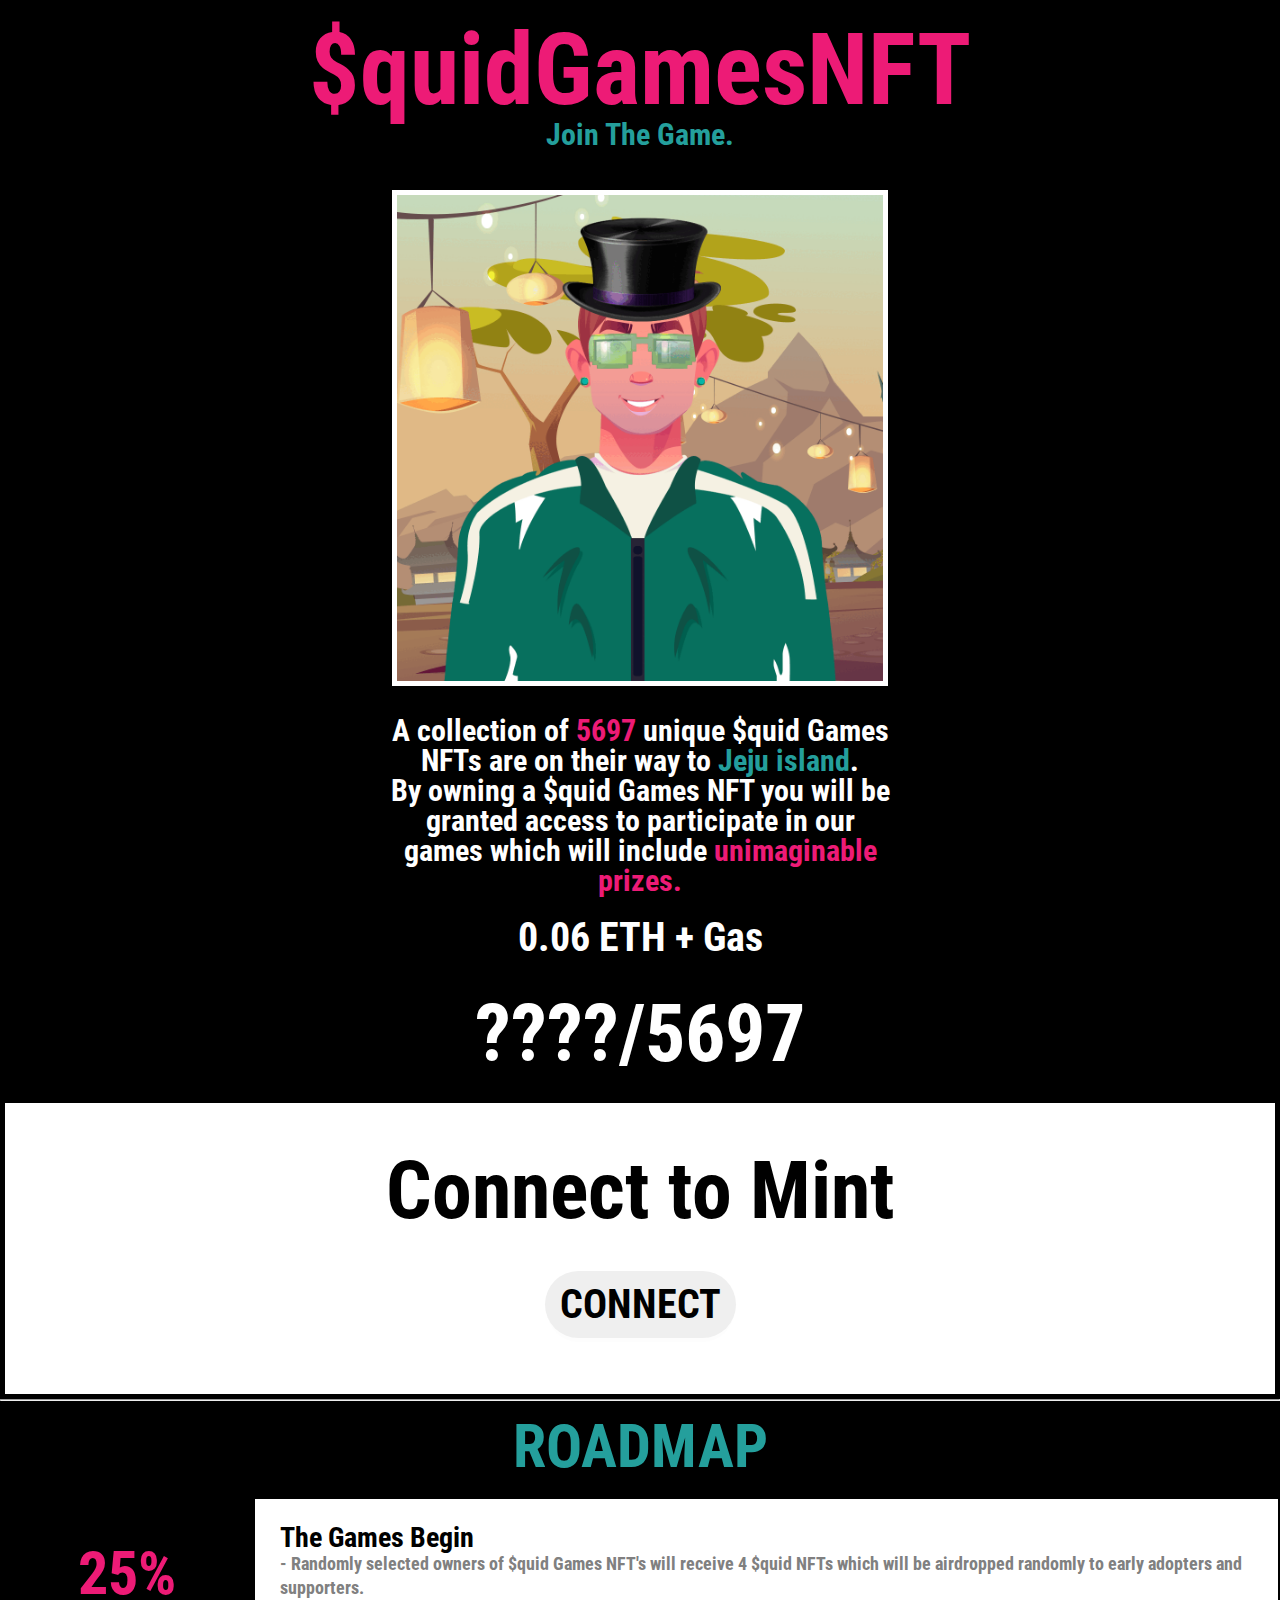
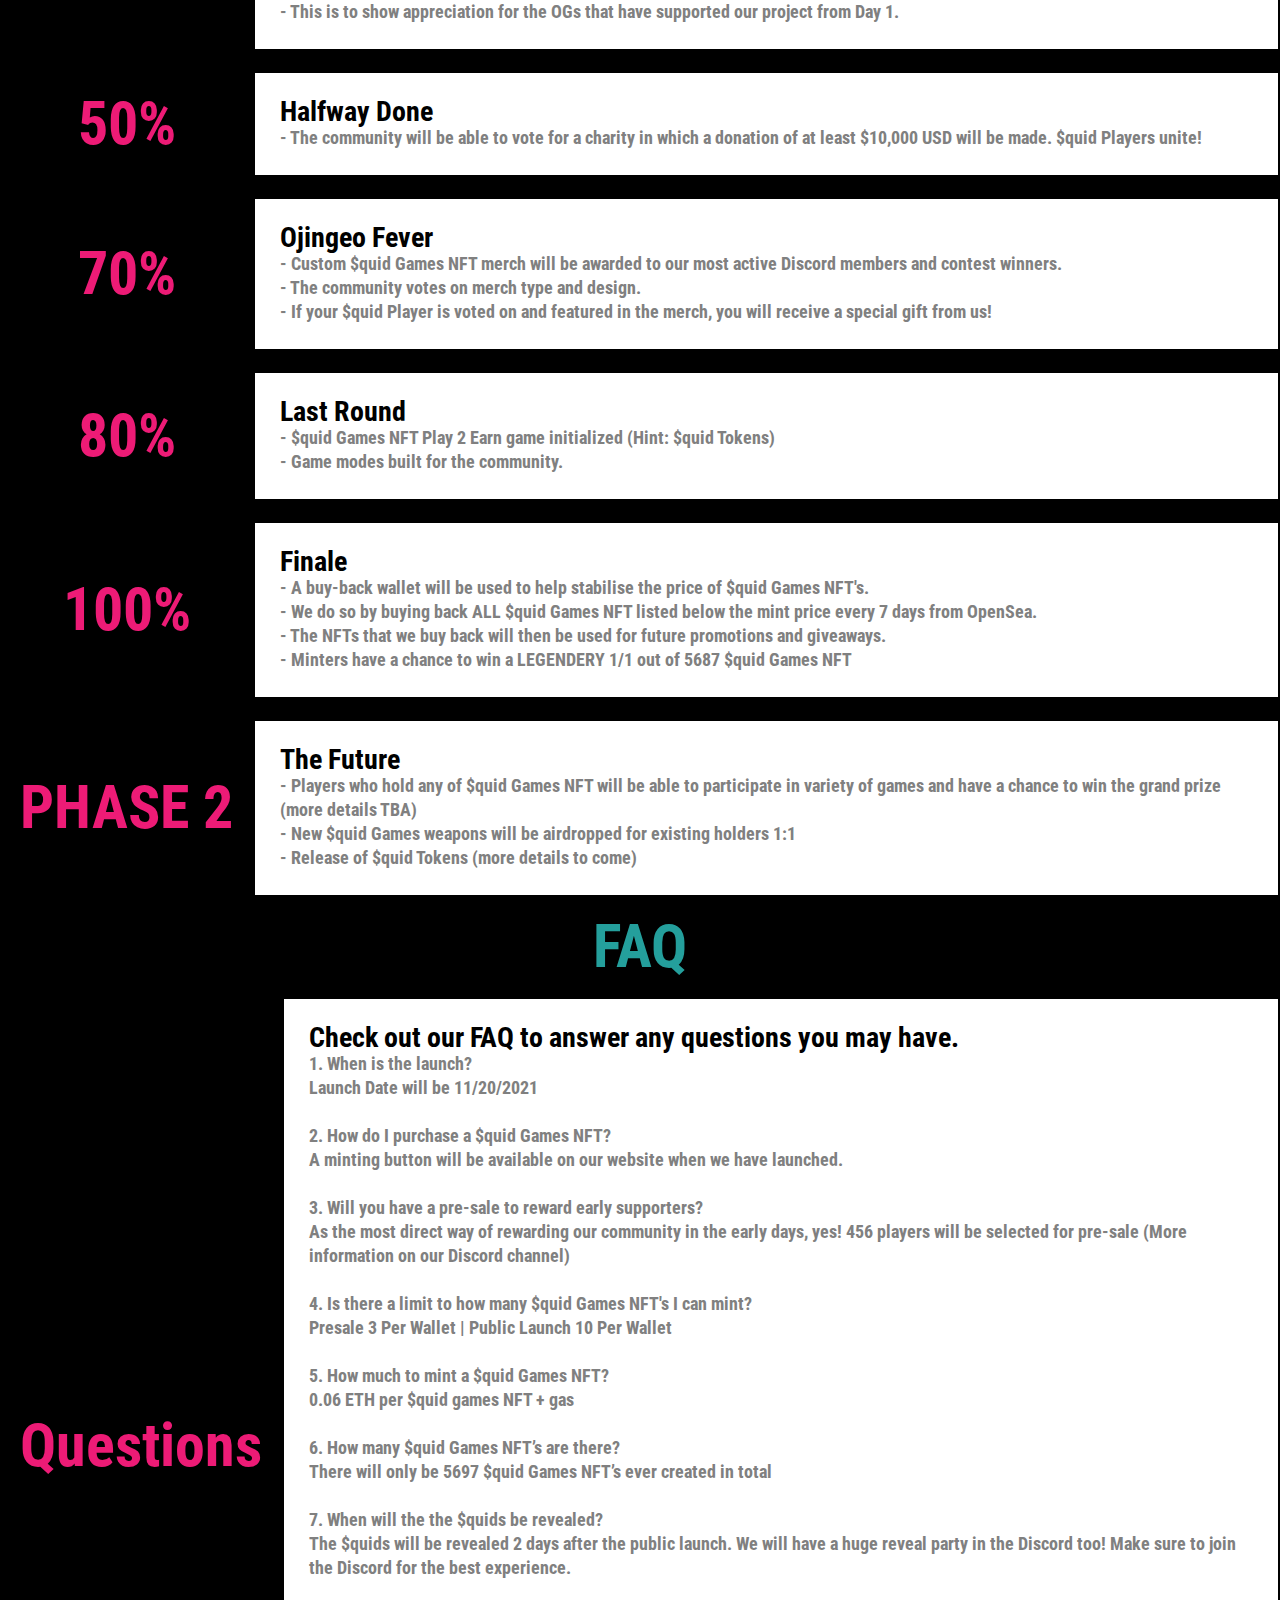
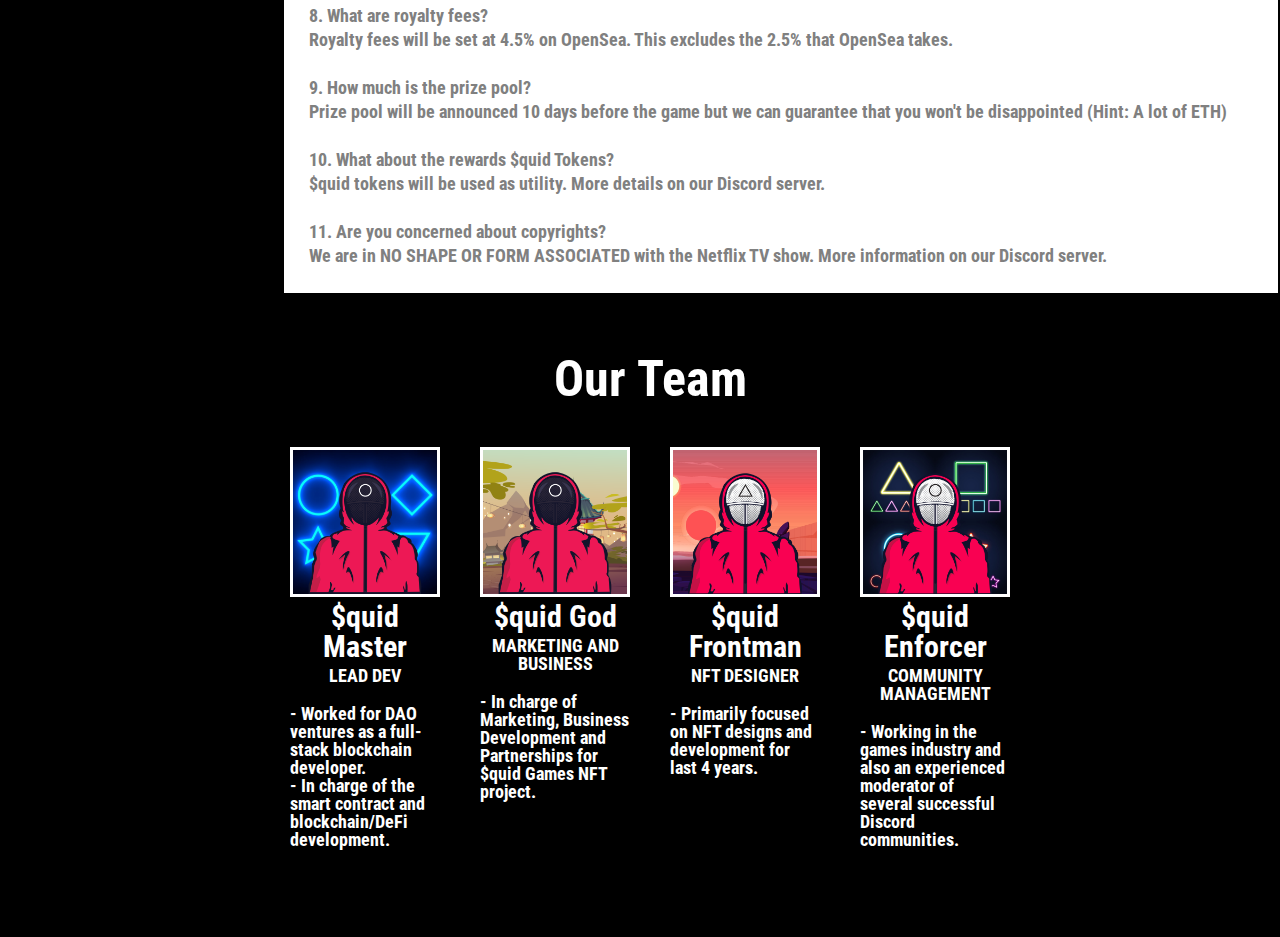
==== main/index.html @ e708a129 "added" ====
<!doctype html><html lang="en"><head><meta charset="utf-8"/><base href="/"/><link rel="icon" href="/main/favicon.ico"/><meta name="viewport" content="width=device-width,initial-scale=1"/><meta name="theme-color" content="#000000"/><meta name="description" content="Welcome to the $quid Games."/><link rel="apple-touch-icon" href="/main/logo192.png"/><link rel="manifest" href="/main/manifest.json"/><title>$quidGamesNFT Main Page</title><link href="/main/static/css/main.0326542a.chunk.css" rel="stylesheet"></head><body><noscript>You need to enable JavaScript to run this app.</noscript><div id="root"></div><script>!function(e){function r(r){for(var n,a,i=r[0],c=r[1],f=r[2],p=0,s=[];p<i.length;p++)a=i[p],Object.prototype.hasOwnProperty.call(o,a)&&o[a]&&s.push(o[a][0]),o[a]=0;for(n in c)Object.prototype.hasOwnProperty.call(c,n)&&(e[n]=c[n]);for(l&&l(r);s.length;)s.shift()();return u.push.apply(u,f||[]),t()}function t(){for(var e,r=0;r<u.length;r++){for(var t=u[r],n=!0,i=1;i<t.length;i++){var c=t[i];0!==o[c]&&(n=!1)}n&&(u.splice(r--,1),e=a(a.s=t[0]))}return e}var n={},o={1:0},u=[];function a(r){if(n[r])return n[r].exports;var t=n[r]={i:r,l:!1,exports:{}};return e[r].call(t.exports,t,t.exports,a),t.l=!0,t.exports}a.e=function(e){var r=[],t=o[e];if(0!==t)if(t)r.push(t[2]);else{var n=new Promise((function(r,n){t=o[e]=[r,n]}));r.push(t[2]=n);var u,i=document.createElement("script");i.charset="utf-8",i.timeout=120,a.nc&&i.setAttribute("nonce",a.nc),i.src=function(e){return a.p+"static/js/"+({}[e]||e)+"."+{3:"b2989f0a"}[e]+".chunk.js"}(e);var c=new Error;u=function(r){i.onerror=i.onload=null,clearTimeout(f);var t=o[e];if(0!==t){if(t){var n=r&&("load"===r.type?"missing":r.type),u=r&&r.target&&r.target.src;c.message="Loading chunk "+e+" failed.\n("+n+": "+u+")",c.name="ChunkLoadError",c.type=n,c.request=u,t[1](c)}o[e]=void 0}};var f=setTimeout((function(){u({type:"timeout",target:i})}),12e4);i.onerror=i.onload=u,document.head.appendChild(i)}return Promise.all(r)},a.m=e,a.c=n,a.d=function(e,r,t){a.o(e,r)||Object.defineProperty(e,r,{enumerable:!0,get:t})},a.r=function(e){"undefined"!=typeof Symbol&&Symbol.toStringTag&&Object.defineProperty(e,Symbol.toStringTag,{value:"Module"}),Object.defineProperty(e,"__esModule",{value:!0})},a.t=function(e,r){if(1&r&&(e=a(e)),8&r)return e;if(4&r&&"object"==typeof e&&e&&e.__esModule)return e;var t=Object.create(null);if(a.r(t),Object.defineProperty(t,"default",{enumerable:!0,value:e}),2&r&&"string"!=typeof e)for(var n in e)a.d(t,n,function(r){return e[r]}.bind(null,n));return t},a.n=function(e){var r=e&&e.__esModule?function(){return e.default}:function(){return e};return a.d(r,"a",r),r},a.o=function(e,r){return Object.prototype.hasOwnProperty.call(e,r)},a.p="/main/",a.oe=function(e){throw console.error(e),e};var i=this.webpackJsonpfrontend_base_dapp=this.webpackJsonpfrontend_base_dapp||[],c=i.push.bind(i);i.push=r,i=i.slice();for(var f=0;f<i.length;f++)r(i[f]);var l=c;t()}([])</script><script src="/main/static/js/2.44e8c10f.chunk.js"></script><script src="/main/static/js/main.f9cdf3e4.chunk.js"></script></body></html>
---- main/static/css/main.0326542a.chunk.css ----
.App{max-width:1280px;margin:auto;background-color:#000}.App-logo{height:40vmin;pointer-events:none}@media (prefers-reduced-motion:no-preference){.App-logo{-webkit-animation:App-logo-spin 20s linear infinite;animation:App-logo-spin 20s linear infinite}}.App-header{background-color:#282c34;min-height:100vh;display:flex;flex-direction:column;align-items:center;justify-content:center;font-size:calc(10px + 2vmin);color:#fff;background-color:#000}.App-link{color:#61dafb}@-webkit-keyframes App-logo-spin{0%{-webkit-transform:rotate(0deg);transform:rotate(0deg)}to{-webkit-transform:rotate(1turn);transform:rotate(1turn)}}@keyframes App-logo-spin{0%{-webkit-transform:rotate(0deg);transform:rotate(0deg)}to{-webkit-transform:rotate(1turn);transform:rotate(1turn)}}.loadmap-item-control{display:flex;flex-direction:row;width:100%;align-items:stretch}.loadmap-item-leftbar{padding:20px;background-color:#000;flex:18 1;color:#fff;font-size:60px;display:flex;align-items:center;justify-content:center;flex-direction:column;grid-gap:40px;gap:40px}.loadmap-item-rightbar{background-color:#fff;flex:82 1;padding:25px;border:2px solid #000}.loadmap-item-rightbar header{font-size:28px;font-weight:700;color:#000}.loadmap-item-rightbar summary p{font-size:18px;line-height:24px;color:grey}.launch-loadmap-control{width:100%;display:flex;flex-direction:column;grid-gap:20px;gap:20px}.launch-loadmap-control h2{font-size:60px}@media only screen and (max-width:600px){.launch-loadmap-control h2{padding:10px;font-size:40px}}.development-loadmap-control{width:100%;display:flex;flex-direction:column;grid-gap:20px;gap:20px}.development-loadmap-control h2{font-size:60px}@media only screen and (max-width:600px){.development-loadmap-control h2{padding:10px;font-size:40px}}.cont{font-size:30px;padding-top:10px;padding-bottom:10px;max-width:500px;margin-left:auto;margin-right:auto}h2{font-size:60px;margin-bottom:0}.sevenpost-control-red{margin-top:0;font-size:50px;color:#249f9c}.sevenpost-control-paragraph{margin-bottom:48;font-size:18px;font-weight:400;color:rgba(79,79,79,var(--tw-text-opacity))}.seven-control{width:100%;display:flex;flex-direction:row;grid-gap:20px;gap:20px;color:#ed1b76}.seven-control-left{flex:40 1;font-size:100px;flex-direction:column;text-align:center}.seven-control-left,.seven-control-right{padding:20px;display:flex;align-items:center;justify-content:center;grid-gap:40px;gap:40px}.seven-control-right{flex:60 1;font-size:60px;flex-direction:column}.seven-control-image{max-width:40%;border:5px solid #fff}@media only screen and (max-width:600px){.seven-control{width:100%;display:flex;flex-direction:column;grid-gap:20px;gap:20px}}.metaverse-right-control{padding-left:20px}.metaverse-right-control h3{margin-bottom:24px;font-size:50px;font-weight:800;line-height:48px}.metaverse-right-control p{margin-bottom:48px;font-size:18px;font-weight:400;color:rgba(79,79,79,var(--tw-text-opacity))}.nameTitle{font-size:30px}@media only screen and (max-width:600px){.metaverse-right-control h3{margin-bottom:5px;font-size:14px;font-weight:400;line-height:10px}.metaverse-right-control h3,.metaverse-right-control p,.nameTitle{font-size:0}.metaverse-right-control img{width:0;height:0}}.metaverse-control{width:100%;display:flex;flex-direction:column;grid-gap:20px;gap:20px;padding-top:0;margin-top:0}.metaverse-control-title{font-size:60px}.metaverse-control-row{display:flex;flex-direction:row}.metaverse-control-left{flex:30 1;flex-direction:column}.metaverse-control-left,.metaverse-control-right{padding:20px;font-size:60px;display:flex;align-items:center;justify-content:center;grid-gap:40px;gap:40px}.metaverse-control-right{flex:70 1;flex-direction:column}.metaverse-control-image{max-width:100%}@media only screen and (max-width:600px){.metaverse-control-title{padding:10px;font-size:40px}.metaverse-control-left{flex:30 1;padding:0 0 0 20px;flex-direction:column}.metaverse-control-left,.metaverse-control-right{font-size:60px;display:flex;align-items:center;justify-content:center}.metaverse-control-right{flex:70 1;padding:0 20px 0 0;flex-direction:column}.metaverse-control-image{width:100%;height:80%}}a,abbr,acronym,address,applet,article,aside,audio,b,big,blockquote,body,canvas,caption,center,cite,code,dd,del,details,dfn,div,dl,dt,em,embed,fieldset,figcaption,figure,footer,form,h1,h2,h3,h4,h5,h6,header,hgroup,html,i,iframe,img,ins,kbd,label,legend,li,mark,menu,nav,object,ol,output,p,pre,q,ruby,s,samp,section,small,span,strike,strong,sub,summary,sup,table,tbody,td,tfoot,th,thead,time,tr,tt,u,ul,var,video{margin:0;padding:0;border:0;font-size:100%;font:inherit;vertical-align:baseline;color:"white"}article,aside,details,figcaption,figure,footer,header,hgroup,menu,nav,section{display:block}body{line-height:1;background-color:#000;color:#fff}ol,ul{list-style:none}blockquote,q{quotes:none}blockquote:after,blockquote:before,q:after,q:before{content:"";content:none}table{border-collapse:collapse;border-spacing:0}@font-face{font-family:"coder";font-weight:700;src:local("coder"),url(/main/static/media/RobotoCondensed-Bold.89a39652.ttf)}body{font-family:"coder","Roboto","Oxygen","Ubuntu","Cantarell","Fira Sans","Droid Sans","Helvetica Neue",sans-serif;-webkit-font-smoothing:antialiased;-moz-osx-font-smoothing:grayscale}*,body{margin:0}*{padding:0;box-sizing:border-box}code{font-family:source-code-pro,Menlo,Monaco,Consolas,"Courier New",monospace}body::-webkit-scrollbar{display:none}body{-ms-overflow-style:none;scrollbar-width:none;overflow-x:hidden}html{background-color:"#4C4C4C"}div{-webkit-user-select:none;-ms-user-select:none;user-select:none;-o-user-select:none}:root{--yellow:#fccd35;--pink:#ff19e9;--green:#0c0;--white:#000;--light-grey:#fff;--dark-grey:#fff;--black:#fff}
/*# sourceMappingURL=main.0326542a.chunk.css.map */
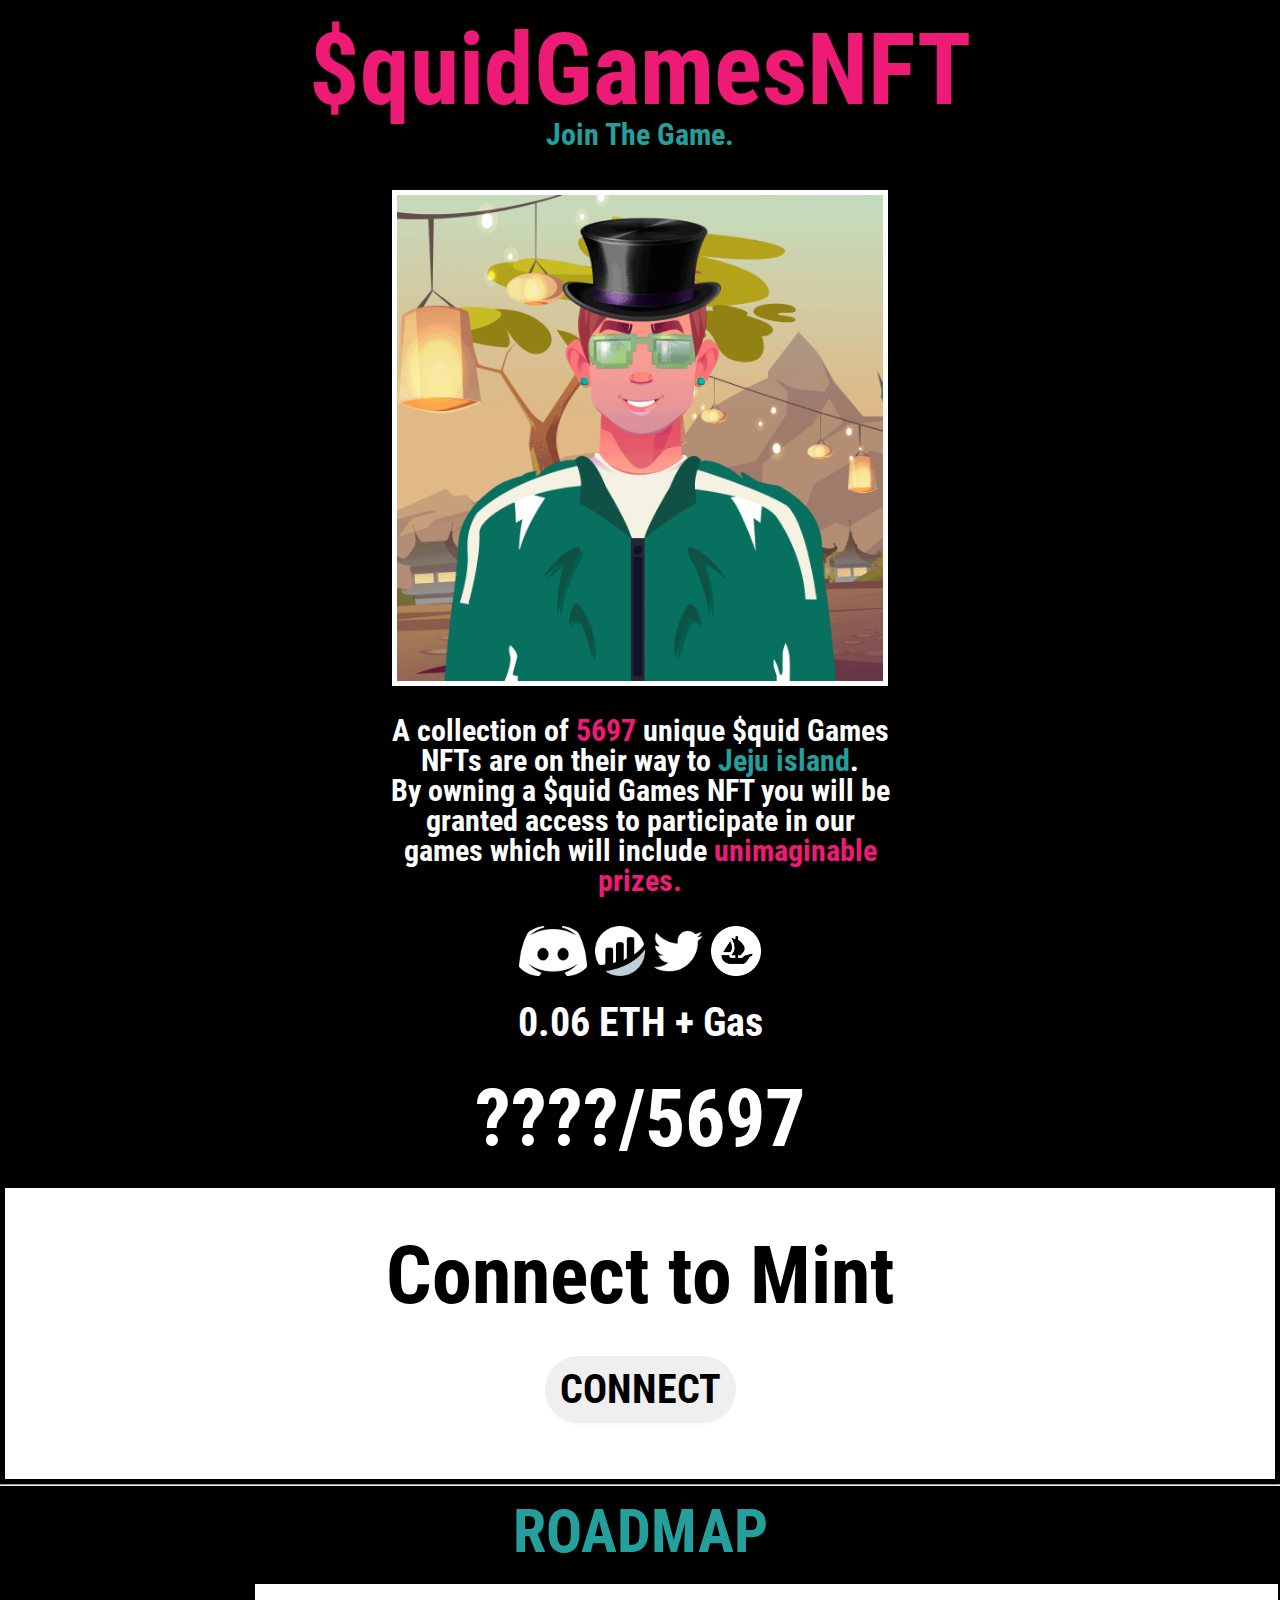
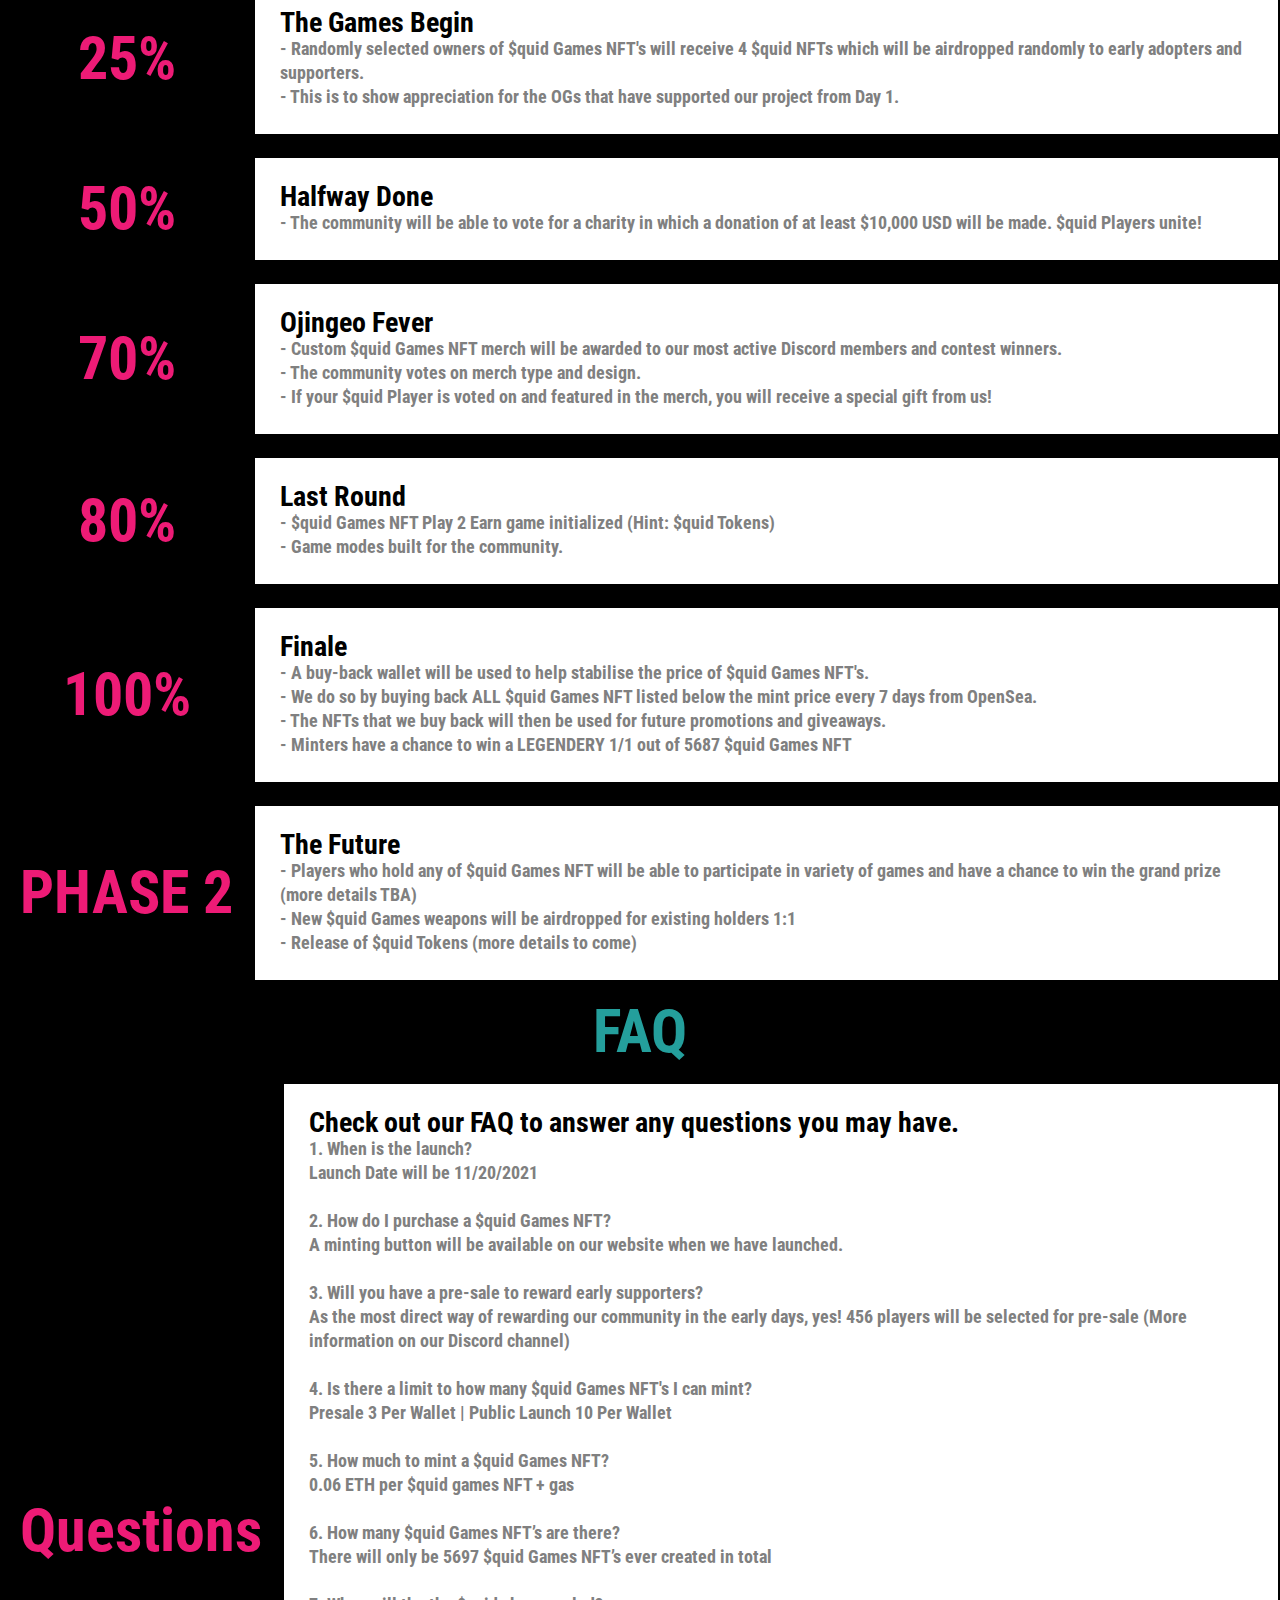
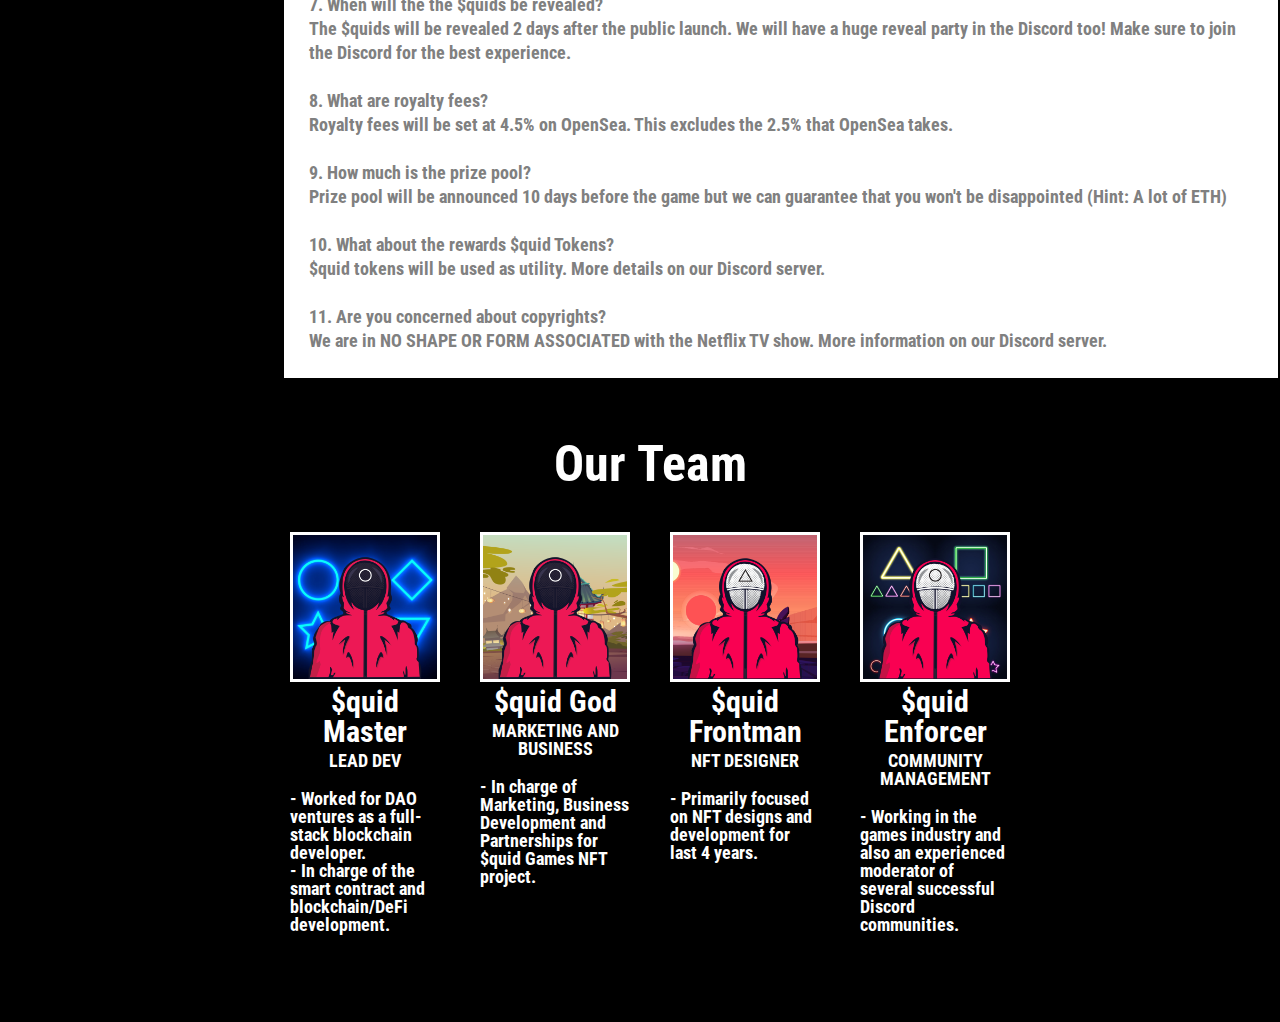
==== commit 6be74cf3: "added" ====
--- a/main/index.html
+++ b/main/index.html
@@ -1 +1 @@
-<!doctype html><html lang="en"><head><meta charset="utf-8"/><base href="/"/><link rel="icon" href="/main/favicon.ico"/><meta name="viewport" content="width=device-width,initial-scale=1"/><meta name="theme-color" content="#000000"/><meta name="description" content="Welcome to the $quid Games."/><link rel="apple-touch-icon" href="/main/logo192.png"/><link rel="manifest" href="/main/manifest.json"/><title>$quidGamesNFT Main Page</title><link href="/main/static/css/main.0326542a.chunk.css" rel="stylesheet"></head><body><noscript>You need to enable JavaScript to run this app.</noscript><div id="root"></div><script>!function(e){function r(r){for(var n,a,i=r[0],c=r[1],f=r[2],p=0,s=[];p<i.length;p++)a=i[p],Object.prototype.hasOwnProperty.call(o,a)&&o[a]&&s.push(o[a][0]),o[a]=0;for(n in c)Object.prototype.hasOwnProperty.call(c,n)&&(e[n]=c[n]);for(l&&l(r);s.length;)s.shift()();return u.push.apply(u,f||[]),t()}function t(){for(var e,r=0;r<u.length;r++){for(var t=u[r],n=!0,i=1;i<t.length;i++){var c=t[i];0!==o[c]&&(n=!1)}n&&(u.splice(r--,1),e=a(a.s=t[0]))}return e}var n={},o={1:0},u=[];function a(r){if(n[r])return n[r].exports;var t=n[r]={i:r,l:!1,exports:{}};return e[r].call(t.exports,t,t.exports,a),t.l=!0,t.exports}a.e=function(e){var r=[],t=o[e];if(0!==t)if(t)r.push(t[2]);else{var n=new Promise((function(r,n){t=o[e]=[r,n]}));r.push(t[2]=n);var u,i=document.createElement("script");i.charset="utf-8",i.timeout=120,a.nc&&i.setAttribute("nonce",a.nc),i.src=function(e){return a.p+"static/js/"+({}[e]||e)+"."+{3:"b2989f0a"}[e]+".chunk.js"}(e);var c=new Error;u=function(r){i.onerror=i.onload=null,clearTimeout(f);var t=o[e];if(0!==t){if(t){var n=r&&("load"===r.type?"missing":r.type),u=r&&r.target&&r.target.src;c.message="Loading chunk "+e+" failed.\n("+n+": "+u+")",c.name="ChunkLoadError",c.type=n,c.request=u,t[1](c)}o[e]=void 0}};var f=setTimeout((function(){u({type:"timeout",target:i})}),12e4);i.onerror=i.onload=u,document.head.appendChild(i)}return Promise.all(r)},a.m=e,a.c=n,a.d=function(e,r,t){a.o(e,r)||Object.defineProperty(e,r,{enumerable:!0,get:t})},a.r=function(e){"undefined"!=typeof Symbol&&Symbol.toStringTag&&Object.defineProperty(e,Symbol.toStringTag,{value:"Module"}),Object.defineProperty(e,"__esModule",{value:!0})},a.t=function(e,r){if(1&r&&(e=a(e)),8&r)return e;if(4&r&&"object"==typeof e&&e&&e.__esModule)return e;var t=Object.create(null);if(a.r(t),Object.defineProperty(t,"default",{enumerable:!0,value:e}),2&r&&"string"!=typeof e)for(var n in e)a.d(t,n,function(r){return e[r]}.bind(null,n));return t},a.n=function(e){var r=e&&e.__esModule?function(){return e.default}:function(){return e};return a.d(r,"a",r),r},a.o=function(e,r){return Object.prototype.hasOwnProperty.call(e,r)},a.p="/main/",a.oe=function(e){throw console.error(e),e};var i=this.webpackJsonpfrontend_base_dapp=this.webpackJsonpfrontend_base_dapp||[],c=i.push.bind(i);i.push=r,i=i.slice();for(var f=0;f<i.length;f++)r(i[f]);var l=c;t()}([])</script><script src="/main/static/js/2.44e8c10f.chunk.js"></script><script src="/main/static/js/main.f9cdf3e4.chunk.js"></script></body></html>+<!doctype html><html lang="en"><head><meta charset="utf-8"/><base href="/"/><link rel="icon" href="/main/favicon.ico"/><meta name="viewport" content="width=device-width,initial-scale=1"/><meta name="theme-color" content="#000000"/><meta name="description" content="Welcome to the $quid Games."/><link rel="apple-touch-icon" href="/main/logo192.png"/><link rel="manifest" href="/main/manifest.json"/><title>$quidGamesNFT Main Page</title><link href="/main/static/css/main.144dbf0e.chunk.css" rel="stylesheet"></head><body><noscript>You need to enable JavaScript to run this app.</noscript><div id="root"></div><script>!function(e){function r(r){for(var n,a,i=r[0],c=r[1],f=r[2],p=0,s=[];p<i.length;p++)a=i[p],Object.prototype.hasOwnProperty.call(o,a)&&o[a]&&s.push(o[a][0]),o[a]=0;for(n in c)Object.prototype.hasOwnProperty.call(c,n)&&(e[n]=c[n]);for(l&&l(r);s.length;)s.shift()();return u.push.apply(u,f||[]),t()}function t(){for(var e,r=0;r<u.length;r++){for(var t=u[r],n=!0,i=1;i<t.length;i++){var c=t[i];0!==o[c]&&(n=!1)}n&&(u.splice(r--,1),e=a(a.s=t[0]))}return e}var n={},o={1:0},u=[];function a(r){if(n[r])return n[r].exports;var t=n[r]={i:r,l:!1,exports:{}};return e[r].call(t.exports,t,t.exports,a),t.l=!0,t.exports}a.e=function(e){var r=[],t=o[e];if(0!==t)if(t)r.push(t[2]);else{var n=new Promise((function(r,n){t=o[e]=[r,n]}));r.push(t[2]=n);var u,i=document.createElement("script");i.charset="utf-8",i.timeout=120,a.nc&&i.setAttribute("nonce",a.nc),i.src=function(e){return a.p+"static/js/"+({}[e]||e)+"."+{3:"b2989f0a"}[e]+".chunk.js"}(e);var c=new Error;u=function(r){i.onerror=i.onload=null,clearTimeout(f);var t=o[e];if(0!==t){if(t){var n=r&&("load"===r.type?"missing":r.type),u=r&&r.target&&r.target.src;c.message="Loading chunk "+e+" failed.\n("+n+": "+u+")",c.name="ChunkLoadError",c.type=n,c.request=u,t[1](c)}o[e]=void 0}};var f=setTimeout((function(){u({type:"timeout",target:i})}),12e4);i.onerror=i.onload=u,document.head.appendChild(i)}return Promise.all(r)},a.m=e,a.c=n,a.d=function(e,r,t){a.o(e,r)||Object.defineProperty(e,r,{enumerable:!0,get:t})},a.r=function(e){"undefined"!=typeof Symbol&&Symbol.toStringTag&&Object.defineProperty(e,Symbol.toStringTag,{value:"Module"}),Object.defineProperty(e,"__esModule",{value:!0})},a.t=function(e,r){if(1&r&&(e=a(e)),8&r)return e;if(4&r&&"object"==typeof e&&e&&e.__esModule)return e;var t=Object.create(null);if(a.r(t),Object.defineProperty(t,"default",{enumerable:!0,value:e}),2&r&&"string"!=typeof e)for(var n in e)a.d(t,n,function(r){return e[r]}.bind(null,n));return t},a.n=function(e){var r=e&&e.__esModule?function(){return e.default}:function(){return e};return a.d(r,"a",r),r},a.o=function(e,r){return Object.prototype.hasOwnProperty.call(e,r)},a.p="/main/",a.oe=function(e){throw console.error(e),e};var i=this.webpackJsonpfrontend_base_dapp=this.webpackJsonpfrontend_base_dapp||[],c=i.push.bind(i);i.push=r,i=i.slice();for(var f=0;f<i.length;f++)r(i[f]);var l=c;t()}([])</script><script src="/main/static/js/2.44e8c10f.chunk.js"></script><script src="/main/static/js/main.91146ffc.chunk.js"></script></body></html>--- a/main/static/css/main.144dbf0e.chunk.css
+++ b/main/static/css/main.144dbf0e.chunk.css
@@ -0,0 +1,2 @@
+.App{max-width:1280px;margin:auto;background-color:#000}.App-logo{height:40vmin;pointer-events:none}@media (prefers-reduced-motion:no-preference){.App-logo{-webkit-animation:App-logo-spin 20s linear infinite;animation:App-logo-spin 20s linear infinite}}.App-header{background-color:#282c34;min-height:100vh;display:flex;flex-direction:column;align-items:center;justify-content:center;font-size:calc(10px + 2vmin);color:#fff;background-color:#000}.App-link{color:#61dafb}@-webkit-keyframes App-logo-spin{0%{-webkit-transform:rotate(0deg);transform:rotate(0deg)}to{-webkit-transform:rotate(1turn);transform:rotate(1turn)}}@keyframes App-logo-spin{0%{-webkit-transform:rotate(0deg);transform:rotate(0deg)}to{-webkit-transform:rotate(1turn);transform:rotate(1turn)}}.loadmap-item-control{display:flex;flex-direction:row;width:100%;align-items:stretch}.loadmap-item-leftbar{padding:20px;background-color:#000;flex:18 1;color:#fff;font-size:60px;display:flex;align-items:center;justify-content:center;flex-direction:column;grid-gap:40px;gap:40px}.loadmap-item-rightbar{background-color:#fff;flex:82 1;padding:25px;border:2px solid #000}.loadmap-item-rightbar header{font-size:28px;font-weight:700;color:#000}.loadmap-item-rightbar summary p{font-size:18px;line-height:24px;color:grey}.launch-loadmap-control{width:100%;display:flex;flex-direction:column;grid-gap:20px;gap:20px}.launch-loadmap-control h2{font-size:60px}@media only screen and (max-width:600px){.launch-loadmap-control h2{padding:10px;font-size:40px}}.development-loadmap-control{width:100%;display:flex;flex-direction:column;grid-gap:20px;gap:20px}.development-loadmap-control h2{font-size:60px}@media only screen and (max-width:600px){.development-loadmap-control h2{padding:10px;font-size:40px}}.cont{font-size:30px;padding-top:10px;padding-bottom:10px;max-width:500px;margin-left:auto;margin-right:auto}.linkpic{height:50px;margin-left:4px;margin-right:4px}.hart{font-size:100px;margin-bottom:0}.sevenpost-control-red{margin-top:0;font-size:50px;color:#249f9c}.sevenpost-control-paragraph{margin-bottom:48;font-size:18px;font-weight:400;color:rgba(79,79,79,var(--tw-text-opacity))}@media only screen and (max-width:600px){.hart{font-size:30px;margin-bottom:0}}.seven-control{width:100%;display:flex;flex-direction:row;grid-gap:20px;gap:20px;color:#ed1b76}.seven-control-left{flex:40 1;font-size:100px;flex-direction:column;text-align:center}.seven-control-left,.seven-control-right{padding:20px;display:flex;align-items:center;justify-content:center;grid-gap:40px;gap:40px}.seven-control-right{flex:60 1;font-size:60px;flex-direction:column}.seven-control-image{max-width:40%;border:5px solid #fff}@media only screen and (max-width:600px){.seven-control{width:100%;display:flex;flex-direction:column;grid-gap:20px;gap:20px}}.metaverse-right-control{padding-left:20px}.metaverse-right-control h3{margin-bottom:24px;font-size:50px;font-weight:800;line-height:48px}.metaverse-right-control p{margin-bottom:48px;font-size:18px;font-weight:400;color:rgba(79,79,79,var(--tw-text-opacity))}.nameTitle{font-size:30px}@media only screen and (max-width:600px){.metaverse-right-control h3{margin-bottom:5px;font-size:14px;font-weight:400;line-height:10px}.metaverse-right-control h3,.metaverse-right-control p,.nameTitle{font-size:0}.metaverse-right-control img{width:0;height:0}}.metaverse-control{width:100%;display:flex;flex-direction:column;grid-gap:20px;gap:20px;padding-top:0;margin-top:0}.metaverse-control-title{font-size:60px}.metaverse-control-row{display:flex;flex-direction:row}.metaverse-control-left{flex:30 1;flex-direction:column}.metaverse-control-left,.metaverse-control-right{padding:20px;font-size:60px;display:flex;align-items:center;justify-content:center;grid-gap:40px;gap:40px}.metaverse-control-right{flex:70 1;flex-direction:column}.metaverse-control-image{max-width:100%}@media only screen and (max-width:600px){.metaverse-control-title{padding:10px;font-size:40px}.metaverse-control-left{flex:30 1;padding:0 0 0 20px;flex-direction:column}.metaverse-control-left,.metaverse-control-right{font-size:60px;display:flex;align-items:center;justify-content:center}.metaverse-control-right{flex:70 1;padding:0 20px 0 0;flex-direction:column}.metaverse-control-image{width:100%;height:80%}}a,abbr,acronym,address,applet,article,aside,audio,b,big,blockquote,body,canvas,caption,center,cite,code,dd,del,details,dfn,div,dl,dt,em,embed,fieldset,figcaption,figure,footer,form,h1,h2,h3,h4,h5,h6,header,hgroup,html,i,iframe,img,ins,kbd,label,legend,li,mark,menu,nav,object,ol,output,p,pre,q,ruby,s,samp,section,small,span,strike,strong,sub,summary,sup,table,tbody,td,tfoot,th,thead,time,tr,tt,u,ul,var,video{margin:0;padding:0;border:0;font-size:100%;font:inherit;vertical-align:baseline;color:"white"}article,aside,details,figcaption,figure,footer,header,hgroup,menu,nav,section{display:block}body{line-height:1;background-color:#000;color:#fff}ol,ul{list-style:none}blockquote,q{quotes:none}blockquote:after,blockquote:before,q:after,q:before{content:"";content:none}table{border-collapse:collapse;border-spacing:0}@font-face{font-family:"coder";font-weight:700;src:local("coder"),url(/main/static/media/RobotoCondensed-Bold.89a39652.ttf)}body{font-family:"coder","Roboto","Oxygen","Ubuntu","Cantarell","Fira Sans","Droid Sans","Helvetica Neue",sans-serif;-webkit-font-smoothing:antialiased;-moz-osx-font-smoothing:grayscale}*,body{margin:0}*{padding:0;box-sizing:border-box}code{font-family:source-code-pro,Menlo,Monaco,Consolas,"Courier New",monospace}body::-webkit-scrollbar{display:none}body{-ms-overflow-style:none;scrollbar-width:none;overflow-x:hidden}html{background-color:"#4C4C4C"}div{-webkit-user-select:none;-ms-user-select:none;user-select:none;-o-user-select:none}:root{--yellow:#fccd35;--pink:#ff19e9;--green:#0c0;--white:#000;--light-grey:#fff;--dark-grey:#fff;--black:#fff}
+/*# sourceMappingURL=main.144dbf0e.chunk.css.map */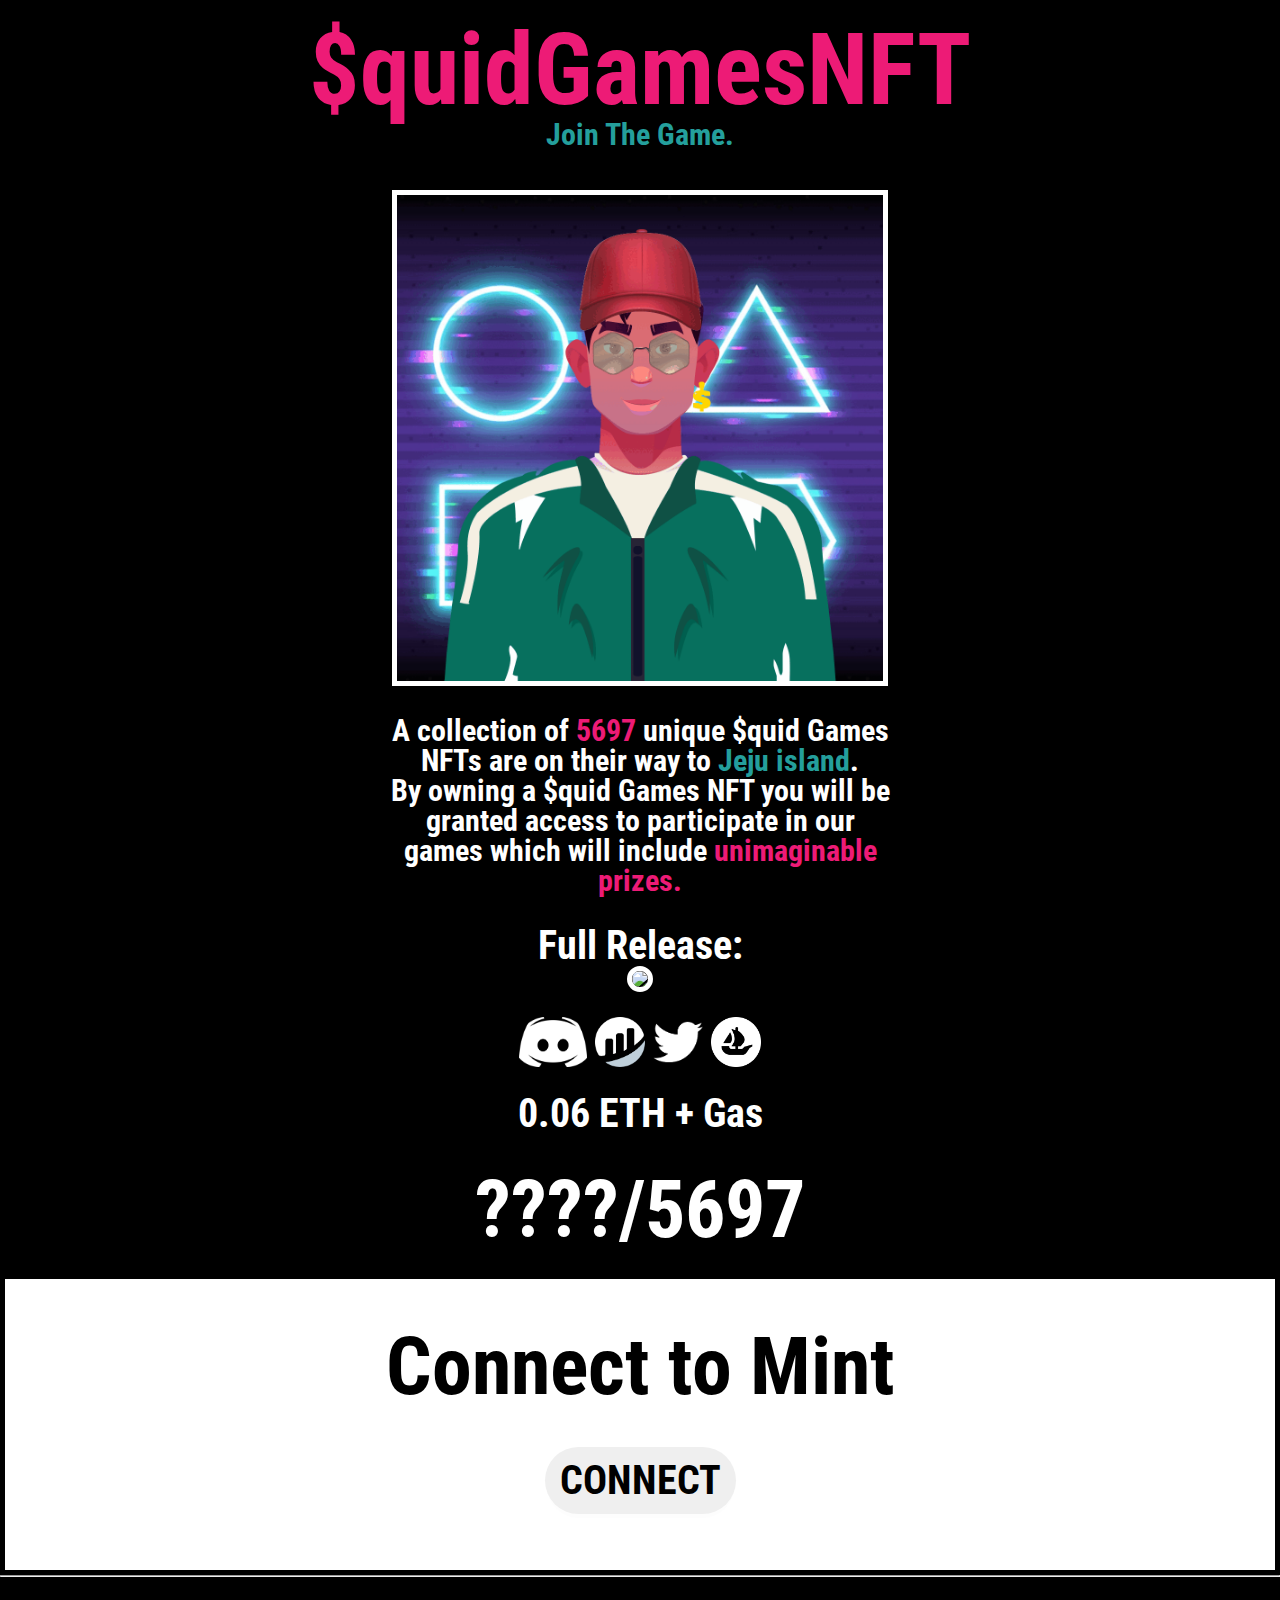
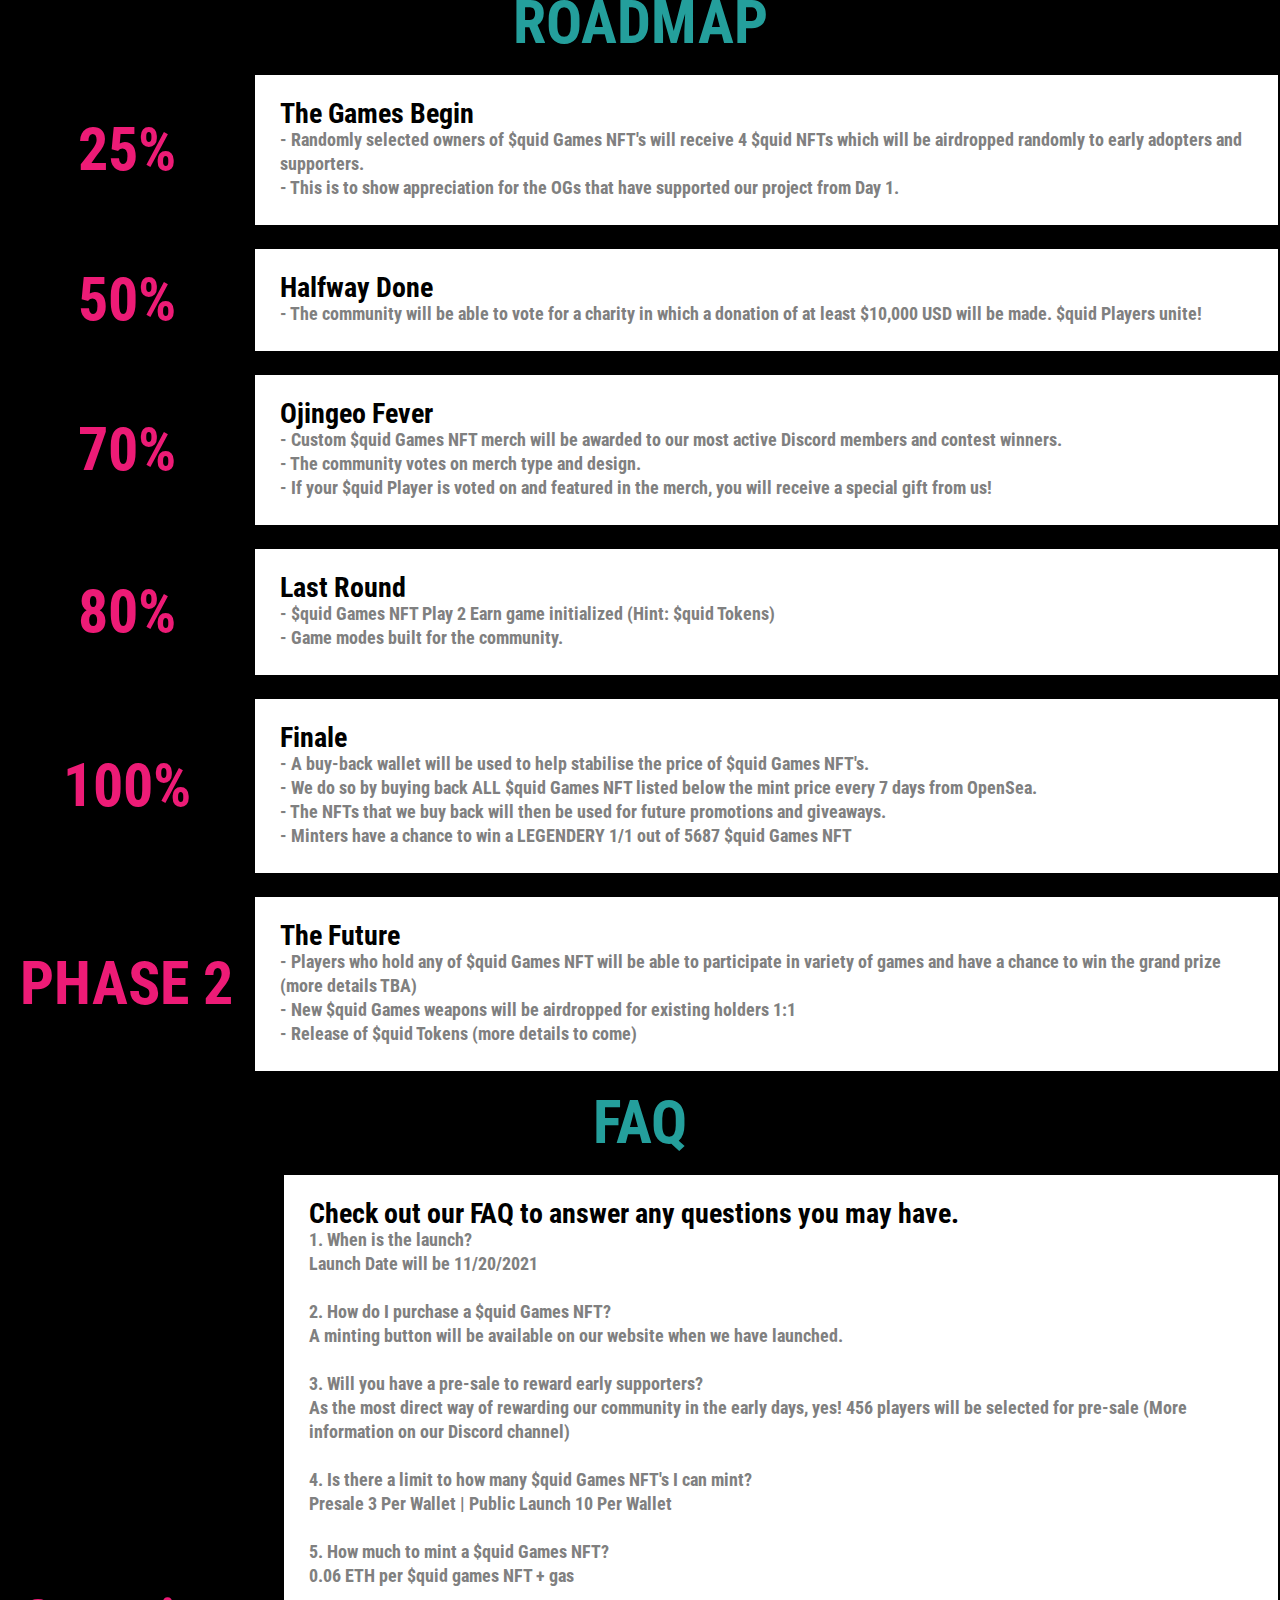
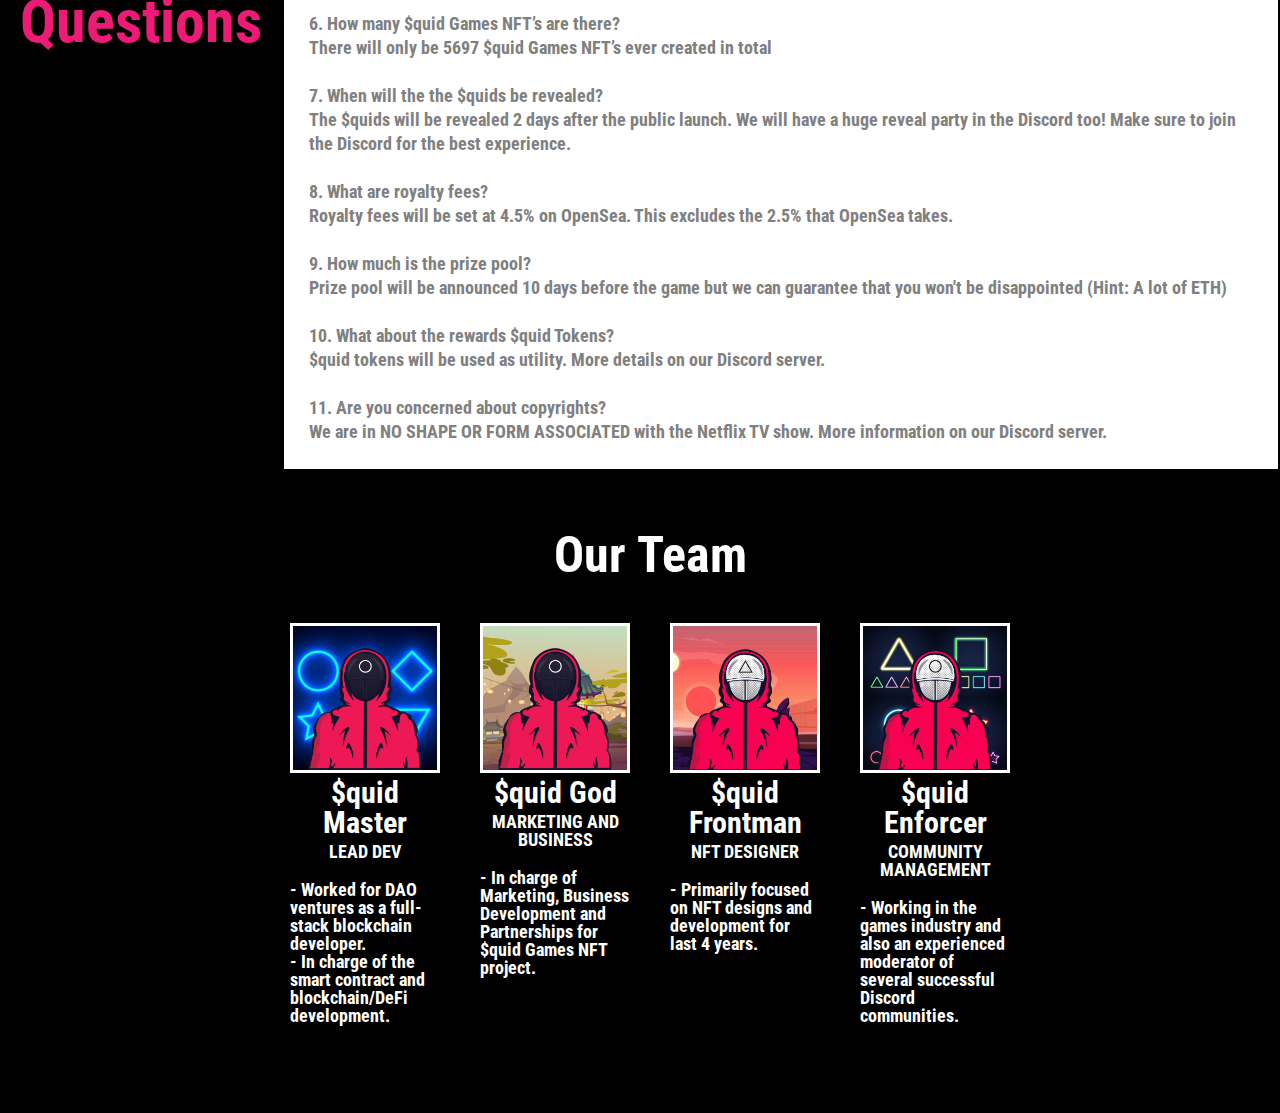
==== commit 4c27e054: "added" ====
--- a/main/index.html
+++ b/main/index.html
@@ -1 +1 @@
-<!doctype html><html lang="en"><head><meta charset="utf-8"/><base href="/"/><link rel="icon" href="/main/favicon.ico"/><meta name="viewport" content="width=device-width,initial-scale=1"/><meta name="theme-color" content="#000000"/><meta name="description" content="Welcome to the $quid Games."/><link rel="apple-touch-icon" href="/main/logo192.png"/><link rel="manifest" href="/main/manifest.json"/><title>$quidGamesNFT Main Page</title><link href="/main/static/css/main.144dbf0e.chunk.css" rel="stylesheet"></head><body><noscript>You need to enable JavaScript to run this app.</noscript><div id="root"></div><script>!function(e){function r(r){for(var n,a,i=r[0],c=r[1],f=r[2],p=0,s=[];p<i.length;p++)a=i[p],Object.prototype.hasOwnProperty.call(o,a)&&o[a]&&s.push(o[a][0]),o[a]=0;for(n in c)Object.prototype.hasOwnProperty.call(c,n)&&(e[n]=c[n]);for(l&&l(r);s.length;)s.shift()();return u.push.apply(u,f||[]),t()}function t(){for(var e,r=0;r<u.length;r++){for(var t=u[r],n=!0,i=1;i<t.length;i++){var c=t[i];0!==o[c]&&(n=!1)}n&&(u.splice(r--,1),e=a(a.s=t[0]))}return e}var n={},o={1:0},u=[];function a(r){if(n[r])return n[r].exports;var t=n[r]={i:r,l:!1,exports:{}};return e[r].call(t.exports,t,t.exports,a),t.l=!0,t.exports}a.e=function(e){var r=[],t=o[e];if(0!==t)if(t)r.push(t[2]);else{var n=new Promise((function(r,n){t=o[e]=[r,n]}));r.push(t[2]=n);var u,i=document.createElement("script");i.charset="utf-8",i.timeout=120,a.nc&&i.setAttribute("nonce",a.nc),i.src=function(e){return a.p+"static/js/"+({}[e]||e)+"."+{3:"b2989f0a"}[e]+".chunk.js"}(e);var c=new Error;u=function(r){i.onerror=i.onload=null,clearTimeout(f);var t=o[e];if(0!==t){if(t){var n=r&&("load"===r.type?"missing":r.type),u=r&&r.target&&r.target.src;c.message="Loading chunk "+e+" failed.\n("+n+": "+u+")",c.name="ChunkLoadError",c.type=n,c.request=u,t[1](c)}o[e]=void 0}};var f=setTimeout((function(){u({type:"timeout",target:i})}),12e4);i.onerror=i.onload=u,document.head.appendChild(i)}return Promise.all(r)},a.m=e,a.c=n,a.d=function(e,r,t){a.o(e,r)||Object.defineProperty(e,r,{enumerable:!0,get:t})},a.r=function(e){"undefined"!=typeof Symbol&&Symbol.toStringTag&&Object.defineProperty(e,Symbol.toStringTag,{value:"Module"}),Object.defineProperty(e,"__esModule",{value:!0})},a.t=function(e,r){if(1&r&&(e=a(e)),8&r)return e;if(4&r&&"object"==typeof e&&e&&e.__esModule)return e;var t=Object.create(null);if(a.r(t),Object.defineProperty(t,"default",{enumerable:!0,value:e}),2&r&&"string"!=typeof e)for(var n in e)a.d(t,n,function(r){return e[r]}.bind(null,n));return t},a.n=function(e){var r=e&&e.__esModule?function(){return e.default}:function(){return e};return a.d(r,"a",r),r},a.o=function(e,r){return Object.prototype.hasOwnProperty.call(e,r)},a.p="/main/",a.oe=function(e){throw console.error(e),e};var i=this.webpackJsonpfrontend_base_dapp=this.webpackJsonpfrontend_base_dapp||[],c=i.push.bind(i);i.push=r,i=i.slice();for(var f=0;f<i.length;f++)r(i[f]);var l=c;t()}([])</script><script src="/main/static/js/2.44e8c10f.chunk.js"></script><script src="/main/static/js/main.91146ffc.chunk.js"></script></body></html>+<!doctype html><html lang="en"><head><meta charset="utf-8"/><base href="/"/><link rel="icon" href="/main/favicon.ico"/><meta name="viewport" content="width=device-width,initial-scale=1"/><meta name="theme-color" content="#000000"/><meta name="description" content="Welcome to the $quid Games."/><link rel="apple-touch-icon" href="/main/logo192.png"/><link rel="manifest" href="/main/manifest.json"/><title>$quidGamesNFT Main Page</title><link href="/main/static/css/main.9962fa2d.chunk.css" rel="stylesheet"></head><body><noscript>You need to enable JavaScript to run this app.</noscript><div id="root"></div><script>!function(e){function r(r){for(var n,a,i=r[0],c=r[1],f=r[2],p=0,s=[];p<i.length;p++)a=i[p],Object.prototype.hasOwnProperty.call(o,a)&&o[a]&&s.push(o[a][0]),o[a]=0;for(n in c)Object.prototype.hasOwnProperty.call(c,n)&&(e[n]=c[n]);for(l&&l(r);s.length;)s.shift()();return u.push.apply(u,f||[]),t()}function t(){for(var e,r=0;r<u.length;r++){for(var t=u[r],n=!0,i=1;i<t.length;i++){var c=t[i];0!==o[c]&&(n=!1)}n&&(u.splice(r--,1),e=a(a.s=t[0]))}return e}var n={},o={1:0},u=[];function a(r){if(n[r])return n[r].exports;var t=n[r]={i:r,l:!1,exports:{}};return e[r].call(t.exports,t,t.exports,a),t.l=!0,t.exports}a.e=function(e){var r=[],t=o[e];if(0!==t)if(t)r.push(t[2]);else{var n=new Promise((function(r,n){t=o[e]=[r,n]}));r.push(t[2]=n);var u,i=document.createElement("script");i.charset="utf-8",i.timeout=120,a.nc&&i.setAttribute("nonce",a.nc),i.src=function(e){return a.p+"static/js/"+({}[e]||e)+"."+{3:"b2989f0a"}[e]+".chunk.js"}(e);var c=new Error;u=function(r){i.onerror=i.onload=null,clearTimeout(f);var t=o[e];if(0!==t){if(t){var n=r&&("load"===r.type?"missing":r.type),u=r&&r.target&&r.target.src;c.message="Loading chunk "+e+" failed.\n("+n+": "+u+")",c.name="ChunkLoadError",c.type=n,c.request=u,t[1](c)}o[e]=void 0}};var f=setTimeout((function(){u({type:"timeout",target:i})}),12e4);i.onerror=i.onload=u,document.head.appendChild(i)}return Promise.all(r)},a.m=e,a.c=n,a.d=function(e,r,t){a.o(e,r)||Object.defineProperty(e,r,{enumerable:!0,get:t})},a.r=function(e){"undefined"!=typeof Symbol&&Symbol.toStringTag&&Object.defineProperty(e,Symbol.toStringTag,{value:"Module"}),Object.defineProperty(e,"__esModule",{value:!0})},a.t=function(e,r){if(1&r&&(e=a(e)),8&r)return e;if(4&r&&"object"==typeof e&&e&&e.__esModule)return e;var t=Object.create(null);if(a.r(t),Object.defineProperty(t,"default",{enumerable:!0,value:e}),2&r&&"string"!=typeof e)for(var n in e)a.d(t,n,function(r){return e[r]}.bind(null,n));return t},a.n=function(e){var r=e&&e.__esModule?function(){return e.default}:function(){return e};return a.d(r,"a",r),r},a.o=function(e,r){return Object.prototype.hasOwnProperty.call(e,r)},a.p="/main/",a.oe=function(e){throw console.error(e),e};var i=this.webpackJsonpfrontend_base_dapp=this.webpackJsonpfrontend_base_dapp||[],c=i.push.bind(i);i.push=r,i=i.slice();for(var f=0;f<i.length;f++)r(i[f]);var l=c;t()}([])</script><script src="/main/static/js/2.1bab5085.chunk.js"></script><script src="/main/static/js/main.ecca95c7.chunk.js"></script></body></html>--- a/main/static/css/main.9962fa2d.chunk.css
+++ b/main/static/css/main.9962fa2d.chunk.css
@@ -0,0 +1,2 @@
+.App{max-width:1280px;margin:auto;background-color:#000}.App-logo{height:40vmin;pointer-events:none}@media (prefers-reduced-motion:no-preference){.App-logo{-webkit-animation:App-logo-spin 20s linear infinite;animation:App-logo-spin 20s linear infinite}}.App-header{background-color:#282c34;min-height:100vh;display:flex;flex-direction:column;align-items:center;justify-content:center;font-size:calc(10px + 2vmin);color:#fff;background-color:#000}.App-link{color:#61dafb}@-webkit-keyframes App-logo-spin{0%{-webkit-transform:rotate(0deg);transform:rotate(0deg)}to{-webkit-transform:rotate(1turn);transform:rotate(1turn)}}@keyframes App-logo-spin{0%{-webkit-transform:rotate(0deg);transform:rotate(0deg)}to{-webkit-transform:rotate(1turn);transform:rotate(1turn)}}.loadmap-item-control{display:flex;flex-direction:row;width:100%;align-items:stretch}.loadmap-item-leftbar{padding:20px;background-color:#000;flex:18 1;color:#fff;font-size:60px;display:flex;align-items:center;justify-content:center;flex-direction:column;grid-gap:40px;gap:40px}.loadmap-item-rightbar{background-color:#fff;flex:82 1;padding:25px;border:2px solid #000}.loadmap-item-rightbar header{font-size:28px;font-weight:700;color:#000}.loadmap-item-rightbar summary p{font-size:18px;line-height:24px;color:grey}.launch-loadmap-control{width:100%;display:flex;flex-direction:column;grid-gap:20px;gap:20px}.launch-loadmap-control h2{font-size:60px}@media only screen and (max-width:600px){.launch-loadmap-control h2{padding:10px;font-size:40px}}.development-loadmap-control{width:100%;display:flex;flex-direction:column;grid-gap:20px;gap:20px}.development-loadmap-control h2{font-size:60px}@media only screen and (max-width:600px){.development-loadmap-control h2{padding:10px;font-size:40px}}.cont{font-size:30px;padding-top:10px;padding-bottom:10px;max-width:500px;margin-left:auto;margin-right:auto}.countdown{height:100px;border-radius:20px;border:5px solid #fff}.linkpic{height:50px;margin-left:4px;margin-right:4px}@media only screen and (max-width:600px){.countdown{height:30px}}.hart{font-size:100px;margin-bottom:0}.sevenpost-control-red{margin-top:0;font-size:50px;color:#249f9c}.sevenpost-control-paragraph{margin-bottom:48;font-size:18px;font-weight:400;color:rgba(79,79,79,var(--tw-text-opacity))}@media only screen and (max-width:600px){.hart{font-size:30px;margin-bottom:0}}.seven-control{width:100%;display:flex;flex-direction:row;grid-gap:20px;gap:20px;color:#ed1b76}.seven-control-left{flex:40 1;font-size:100px;flex-direction:column;text-align:center}.seven-control-left,.seven-control-right{padding:20px;display:flex;align-items:center;justify-content:center;grid-gap:40px;gap:40px}.seven-control-right{flex:60 1;font-size:60px;flex-direction:column}.seven-control-image{max-width:40%;border:5px solid #fff}@media only screen and (max-width:600px){.seven-control{width:100%;display:flex;flex-direction:column;grid-gap:20px;gap:20px}}.metaverse-right-control{padding-left:20px}.metaverse-right-control h3{margin-bottom:24px;font-size:50px;font-weight:800;line-height:48px}.metaverse-right-control p{margin-bottom:48px;font-size:18px;font-weight:400;color:rgba(79,79,79,var(--tw-text-opacity))}.nameTitle{font-size:30px}@media only screen and (max-width:600px){.metaverse-right-control h3{margin-bottom:5px;font-size:14px;font-weight:400;line-height:10px}.metaverse-right-control h3,.metaverse-right-control p,.nameTitle{font-size:0}.metaverse-right-control img{width:0;height:0}}.metaverse-control{width:100%;display:flex;flex-direction:column;grid-gap:20px;gap:20px;padding-top:0;margin-top:0}.metaverse-control-title{font-size:60px}.metaverse-control-row{display:flex;flex-direction:row}.metaverse-control-left{flex:30 1;flex-direction:column}.metaverse-control-left,.metaverse-control-right{padding:20px;font-size:60px;display:flex;align-items:center;justify-content:center;grid-gap:40px;gap:40px}.metaverse-control-right{flex:70 1;flex-direction:column}.metaverse-control-image{max-width:100%}@media only screen and (max-width:600px){.metaverse-control-title{padding:10px;font-size:40px}.metaverse-control-left{flex:30 1;padding:0 0 0 20px;flex-direction:column}.metaverse-control-left,.metaverse-control-right{font-size:60px;display:flex;align-items:center;justify-content:center}.metaverse-control-right{flex:70 1;padding:0 20px 0 0;flex-direction:column}.metaverse-control-image{width:100%;height:80%}}a,abbr,acronym,address,applet,article,aside,audio,b,big,blockquote,body,canvas,caption,center,cite,code,dd,del,details,dfn,div,dl,dt,em,embed,fieldset,figcaption,figure,footer,form,h1,h2,h3,h4,h5,h6,header,hgroup,html,i,iframe,img,ins,kbd,label,legend,li,mark,menu,nav,object,ol,output,p,pre,q,ruby,s,samp,section,small,span,strike,strong,sub,summary,sup,table,tbody,td,tfoot,th,thead,time,tr,tt,u,ul,var,video{margin:0;padding:0;border:0;font-size:100%;font:inherit;vertical-align:baseline;color:"white"}article,aside,details,figcaption,figure,footer,header,hgroup,menu,nav,section{display:block}body{line-height:1;background-color:#000;color:#fff}ol,ul{list-style:none}blockquote,q{quotes:none}blockquote:after,blockquote:before,q:after,q:before{content:"";content:none}table{border-collapse:collapse;border-spacing:0}@font-face{font-family:"coder";font-weight:700;src:local("coder"),url(/main/static/media/RobotoCondensed-Bold.89a39652.ttf)}body{font-family:"coder","Roboto","Oxygen","Ubuntu","Cantarell","Fira Sans","Droid Sans","Helvetica Neue",sans-serif;-webkit-font-smoothing:antialiased;-moz-osx-font-smoothing:grayscale}*,body{margin:0}*{padding:0;box-sizing:border-box}code{font-family:source-code-pro,Menlo,Monaco,Consolas,"Courier New",monospace}body::-webkit-scrollbar{display:none}body{-ms-overflow-style:none;scrollbar-width:none;overflow-x:hidden}html{background-color:"#4C4C4C"}div{-webkit-user-select:none;-ms-user-select:none;user-select:none;-o-user-select:none}:root{--yellow:#fccd35;--pink:#ff19e9;--green:#0c0;--white:#000;--light-grey:#fff;--dark-grey:#fff;--black:#fff}
+/*# sourceMappingURL=main.9962fa2d.chunk.css.map */